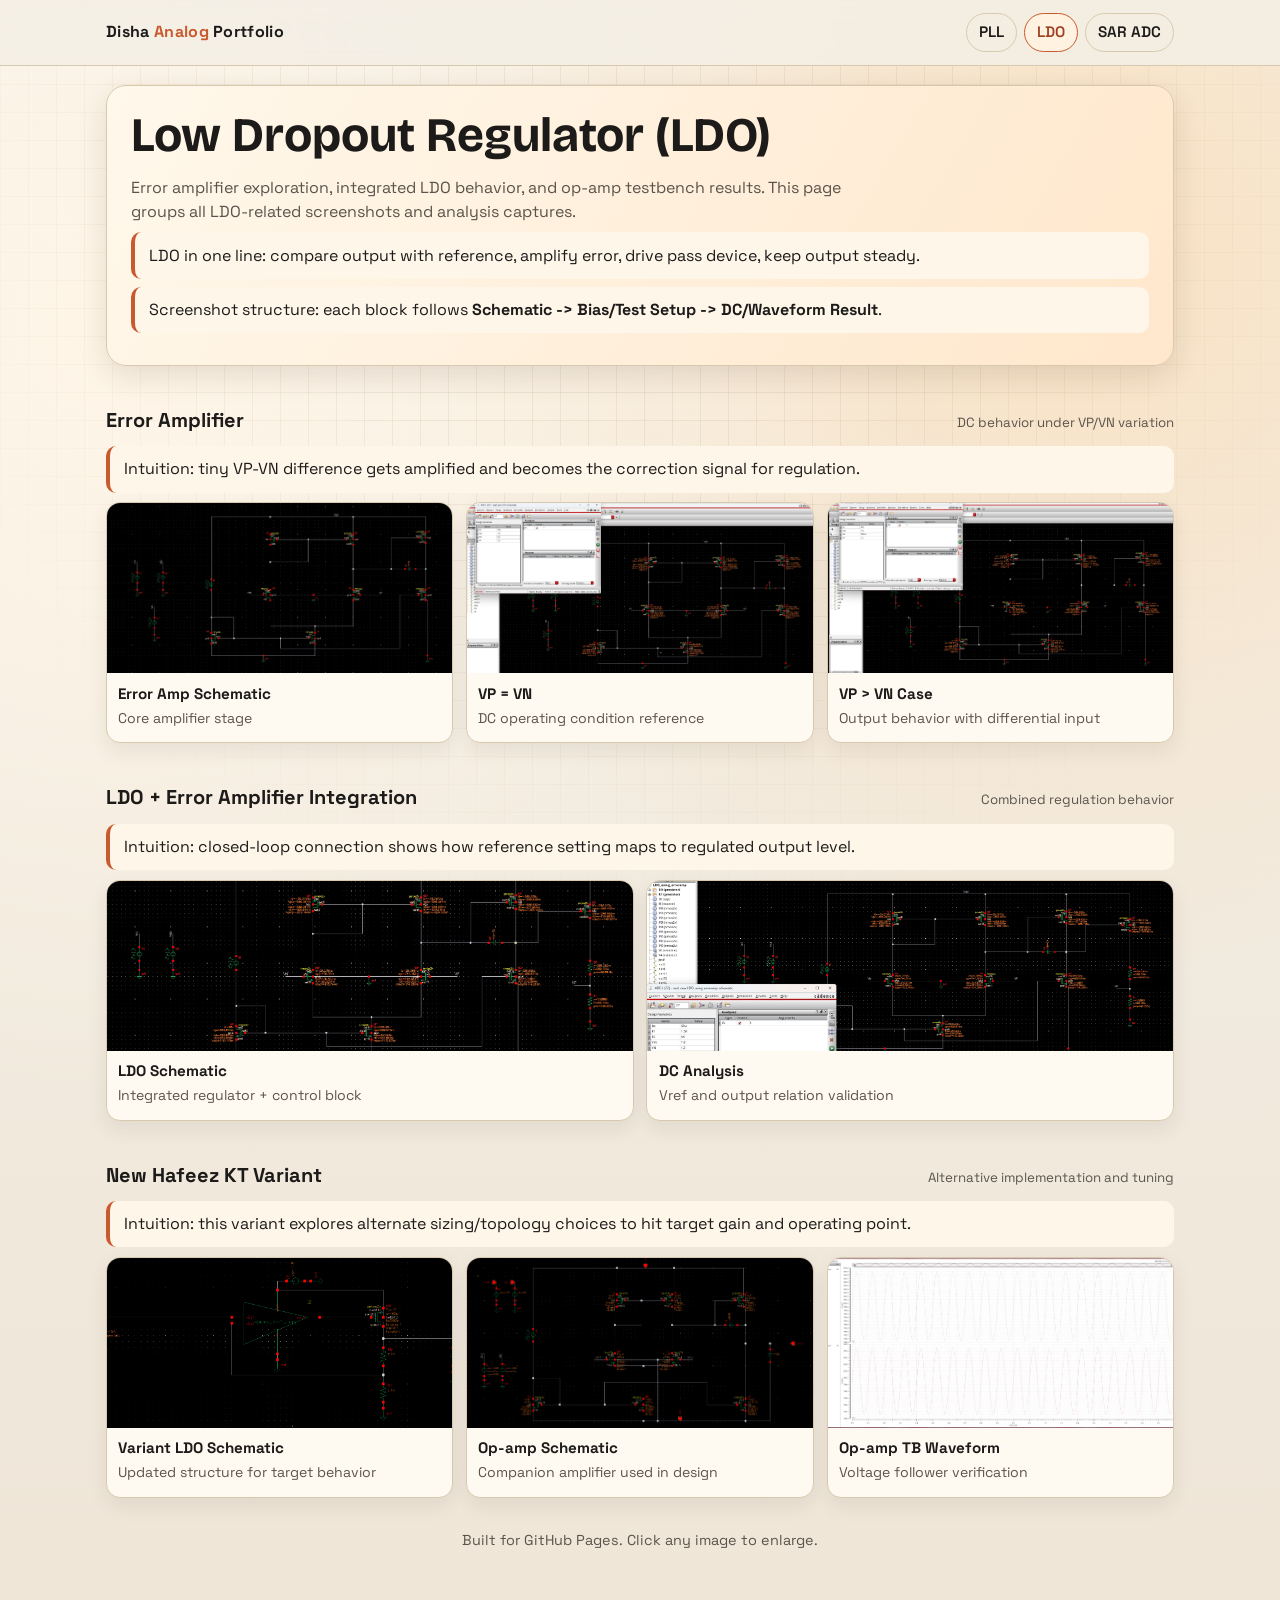
==== ldo.html @ 67206cca "Initial portfolio site with PLL, LDO, and SAR ADC pages" ====
<!doctype html>
<html lang="en">
  <head>
    <meta charset="UTF-8" />
    <meta name="viewport" content="width=device-width, initial-scale=1.0" />
    <title>Project Portfolio | LDO</title>
    <link rel="preconnect" href="https://fonts.googleapis.com" />
    <link rel="preconnect" href="https://fonts.gstatic.com" crossorigin />
    <link
      href="https://fonts.googleapis.com/css2?family=Bricolage+Grotesque:wght@400;600;700&family=Space+Grotesk:wght@400;500;700&display=swap"
      rel="stylesheet"
    />
    <link rel="stylesheet" href="assets/styles.css" />
  </head>
  <body>
    <div class="bg-grid"></div>
    <header class="site-header">
      <div class="nav-wrap">
        <div class="brand">Disha <span>Analog</span> Portfolio</div>
        <nav>
          <a class="nav-link" href="index.html">PLL</a>
          <a class="nav-link" href="ldo.html">LDO</a>
          <a class="nav-link" href="sar-adc.html">SAR ADC</a>
        </nav>
      </div>
    </header>

    <main>
      <section class="hero">
        <h1>Low Dropout Regulator (LDO)</h1>
        <p>
          Error amplifier exploration, integrated LDO behavior, and op-amp testbench results.
          This page groups all LDO-related screenshots and analysis captures.
        </p>
        <div class="note">
          LDO in one line: compare output with reference, amplify error, drive pass device, keep output steady.
        </div>
        <div class="note">
          Screenshot structure: each block follows <strong>Schematic -> Bias/Test Setup -> DC/Waveform Result</strong>.
        </div>
      </section>

      <section class="section">
        <div class="section-head">
          <h2>Error Amplifier</h2>
          <small>DC behavior under VP/VN variation</small>
        </div>
        <div class="note">
          Intuition: tiny VP-VN difference gets amplified and becomes the correction signal for regulation.
        </div>
        <div class="grid">
          <article class="card">
            <img class="zoomable" src="LDO/Error Amplifier/error_amp.png" alt="Error amplifier schematic" />
            <div class="caption"><strong>Error Amp Schematic</strong><span>Core amplifier stage</span></div>
          </article>
          <article class="card">
            <img class="zoomable" src="LDO/Error Amplifier/DC_sim(VP equal to VN).png" alt="Error amp DC simulation VP equal VN" />
            <div class="caption"><strong>VP = VN</strong><span>DC operating condition reference</span></div>
          </article>
          <article class="card">
            <img class="zoomable" src="LDO/Error Amplifier/DC_sim(VP higher than VN, notice output of error amp increasing).png" alt="Error amp DC simulation VP higher than VN" />
            <div class="caption"><strong>VP > VN Case</strong><span>Output behavior with differential input</span></div>
          </article>
        </div>
      </section>

      <section class="section">
        <div class="section-head">
          <h2>LDO + Error Amplifier Integration</h2>
          <small>Combined regulation behavior</small>
        </div>
        <div class="note">
          Intuition: closed-loop connection shows how reference setting maps to regulated output level.
        </div>
        <div class="grid">
          <article class="card">
            <img class="zoomable" src="LDO/LDO_Error_Amplifier/LDO sch.png" alt="LDO schematic" />
            <div class="caption"><strong>LDO Schematic</strong><span>Integrated regulator + control block</span></div>
          </article>
          <article class="card">
            <img class="zoomable" src="LDO/LDO_Error_Amplifier/LDO DC analysis(Vref=VN=1.2, Vout=1.5)see Vds of M2, calculate, gets 1.5V=VD=Vout.png" alt="LDO DC analysis" />
            <div class="caption"><strong>DC Analysis</strong><span>Vref and output relation validation</span></div>
          </article>
        </div>
      </section>

      <section class="section">
        <div class="section-head">
          <h2>New Hafeez KT Variant</h2>
          <small>Alternative implementation and tuning</small>
        </div>
        <div class="note">
          Intuition: this variant explores alternate sizing/topology choices to hit target gain and operating point.
        </div>
        <div class="grid">
          <article class="card">
            <img class="zoomable" src="LDO/New_Hafeez KT/LDO_schematic.png" alt="New Hafeez KT LDO schematic" />
            <div class="caption"><strong>Variant LDO Schematic</strong><span>Updated structure for target behavior</span></div>
          </article>
          <article class="card">
            <img class="zoomable" src="LDO/New_Hafeez KT/opamp schematic.png" alt="Opamp schematic" />
            <div class="caption"><strong>Op-amp Schematic</strong><span>Companion amplifier used in design</span></div>
          </article>
          <article class="card">
            <img class="zoomable" src="LDO/New_Hafeez KT/opamp testbench(voltage follower)_waveform.png" alt="Opamp follower waveform" />
            <div class="caption"><strong>Op-amp TB Waveform</strong><span>Voltage follower verification</span></div>
          </article>
        </div>
      </section>

      <p class="footer">Built for GitHub Pages. Click any image to enlarge.</p>
    </main>

    <div class="modal" id="img-modal">
      <img id="img-modal-content" src="" alt="Expanded project image" />
    </div>

    <script src="assets/script.js"></script>
  </body>
</html>
---- assets/styles.css ----
:root {
  --bg: #f4efe6;
  --bg-soft: #efe6d8;
  --ink: #1c1b1a;
  --muted: #5a544c;
  --brand: #c95a2e;
  --brand-dark: #9f4120;
  --card: #fffaf1;
  --line: #d8c9ae;
  --ok: #245f45;
  --shadow: 0 10px 30px rgba(59, 37, 18, 0.12);
}

* {
  box-sizing: border-box;
}

html,
body {
  margin: 0;
  padding: 0;
}

body {
  font-family: "Space Grotesk", "Segoe UI", sans-serif;
  color: var(--ink);
  background:
    radial-gradient(circle at 10% 20%, #fff6e8 0%, rgba(255, 246, 232, 0) 45%),
    radial-gradient(circle at 85% 15%, #f9e2c4 0%, rgba(249, 226, 196, 0) 42%),
    linear-gradient(180deg, var(--bg) 0%, var(--bg-soft) 100%);
  line-height: 1.5;
}

.bg-grid {
  position: fixed;
  inset: 0;
  pointer-events: none;
  background-image:
    linear-gradient(rgba(156, 120, 72, 0.1) 1px, transparent 1px),
    linear-gradient(90deg, rgba(156, 120, 72, 0.1) 1px, transparent 1px);
  background-size: 28px 28px;
  mask-image: radial-gradient(circle at 50% 20%, black 35%, transparent 80%);
}

.site-header {
  position: sticky;
  top: 0;
  z-index: 10;
  backdrop-filter: blur(8px);
  background: rgba(244, 239, 230, 0.85);
  border-bottom: 1px solid var(--line);
}

.nav-wrap {
  max-width: 1100px;
  margin: 0 auto;
  padding: 0.8rem 1rem;
  display: flex;
  justify-content: space-between;
  align-items: center;
  gap: 1rem;
}

.brand {
  font-weight: 700;
  letter-spacing: 0.02em;
}

.brand span {
  color: var(--brand);
}

nav {
  display: flex;
  gap: 0.45rem;
  flex-wrap: wrap;
}

.nav-link {
  text-decoration: none;
  color: var(--ink);
  font-weight: 600;
  font-size: 0.95rem;
  border: 1px solid var(--line);
  padding: 0.45rem 0.75rem;
  border-radius: 999px;
  transition: all 0.2s ease;
}

.nav-link:hover,
.nav-link.active {
  border-color: var(--brand);
  color: var(--brand-dark);
  background: #fff2e1;
}

main {
  max-width: 1100px;
  margin: 0 auto;
  padding: 1.2rem 1rem 3rem;
}

.hero {
  border: 1px solid var(--line);
  background: linear-gradient(120deg, #fff8eb 0%, #ffe7cc 100%);
  border-radius: 20px;
  padding: 1.5rem;
  box-shadow: var(--shadow);
  animation: rise 0.6s ease forwards;
}

.hero h1 {
  margin: 0;
  font-family: "Bricolage Grotesque", "Space Grotesk", sans-serif;
  font-size: clamp(1.8rem, 4vw, 3rem);
  line-height: 1.05;
}

.hero p {
  max-width: 75ch;
  color: var(--muted);
  margin-bottom: 0;
}

.meta {
  margin-top: 1rem;
  display: flex;
  gap: 0.6rem;
  flex-wrap: wrap;
}

.badge {
  border-radius: 999px;
  border: 1px solid #dcb384;
  padding: 0.25rem 0.65rem;
  font-size: 0.85rem;
  background: #fff3e4;
}

.section {
  margin-top: 1.4rem;
  animation: rise 0.7s ease forwards;
}

.section-head {
  display: flex;
  justify-content: space-between;
  align-items: baseline;
  gap: 1rem;
}

.section h2 {
  margin-bottom: 0.2rem;
  font-size: 1.25rem;
}

.section small {
  color: var(--muted);
}

.grid {
  margin-top: 0.6rem;
  display: grid;
  grid-template-columns: repeat(auto-fit, minmax(250px, 1fr));
  gap: 0.8rem;
}

.card {
  border: 1px solid var(--line);
  border-radius: 14px;
  overflow: hidden;
  background: var(--card);
  box-shadow: 0 8px 20px rgba(56, 41, 27, 0.08);
}

.card img {
  display: block;
  width: 100%;
  height: 170px;
  object-fit: cover;
  cursor: zoom-in;
}

.card .caption {
  padding: 0.6rem 0.7rem 0.8rem;
}

.card .caption strong {
  display: block;
  font-size: 0.95rem;
}

.card .caption span {
  color: var(--muted);
  font-size: 0.88rem;
}

.note {
  border-left: 4px solid var(--brand);
  background: #fff6ea;
  padding: 0.7rem 0.85rem;
  border-radius: 10px;
  margin: 0.5rem 0;
}

.file-links {
  display: flex;
  flex-wrap: wrap;
  gap: 0.6rem;
  margin-top: 0.75rem;
}

.file-links a {
  text-decoration: none;
  border: 1px dashed #bb8a5a;
  color: #7f3f1f;
  background: #fff8ee;
  border-radius: 8px;
  padding: 0.35rem 0.6rem;
  font-size: 0.88rem;
}

.footer {
  margin-top: 2rem;
  text-align: center;
  color: var(--muted);
  font-size: 0.9rem;
}

.modal {
  position: fixed;
  inset: 0;
  background: rgba(15, 10, 6, 0.82);
  display: none;
  align-items: center;
  justify-content: center;
  padding: 1rem;
  z-index: 50;
}

.modal.open {
  display: flex;
}

.modal img {
  max-width: 96vw;
  max-height: 90vh;
  border-radius: 8px;
  border: 2px solid #f4dbc0;
}

@keyframes rise {
  from {
    opacity: 0;
    transform: translateY(10px);
  }
  to {
    opacity: 1;
    transform: translateY(0);
  }
}

@media (max-width: 700px) {
  .nav-wrap {
    flex-direction: column;
    align-items: flex-start;
  }

  .card img {
    height: 200px;
  }
}
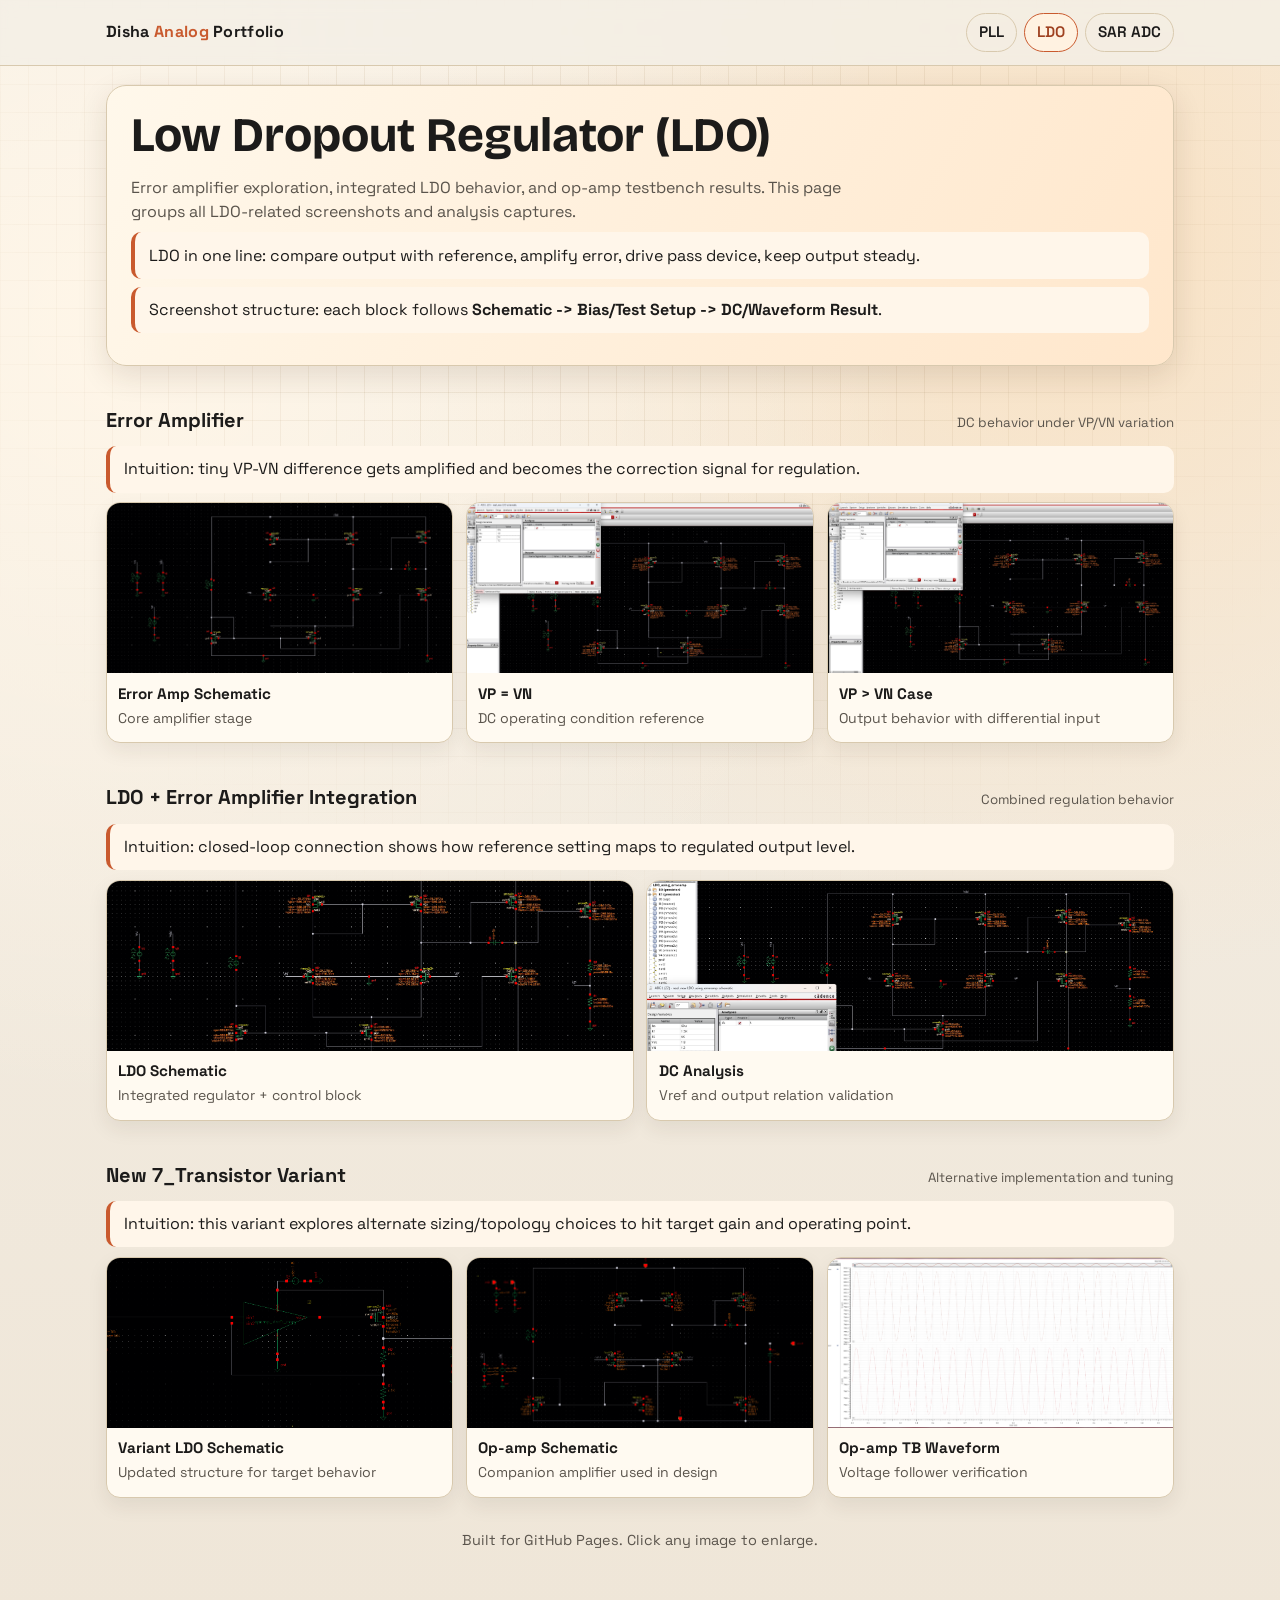
==== commit 14c5d14b: "Update portfolio layout, profile section, and project naming" ====
--- a/ldo.html
+++ b/ldo.html
@@ -86,7 +86,7 @@
 
       <section class="section">
         <div class="section-head">
-          <h2>New Hafeez KT Variant</h2>
+          <h2>New 7_Transistor Variant</h2>
           <small>Alternative implementation and tuning</small>
         </div>
         <div class="note">
@@ -94,15 +94,15 @@
         </div>
         <div class="grid">
           <article class="card">
-            <img class="zoomable" src="LDO/New_Hafeez KT/LDO_schematic.png" alt="New Hafeez KT LDO schematic" />
+            <img class="zoomable" src="LDO/New_7_Transistor/LDO_schematic.png" alt="New 7_Transistor LDO schematic" />
             <div class="caption"><strong>Variant LDO Schematic</strong><span>Updated structure for target behavior</span></div>
           </article>
           <article class="card">
-            <img class="zoomable" src="LDO/New_Hafeez KT/opamp schematic.png" alt="Opamp schematic" />
+            <img class="zoomable" src="LDO/New_7_Transistor/opamp schematic.png" alt="Opamp schematic" />
             <div class="caption"><strong>Op-amp Schematic</strong><span>Companion amplifier used in design</span></div>
           </article>
           <article class="card">
-            <img class="zoomable" src="LDO/New_Hafeez KT/opamp testbench(voltage follower)_waveform.png" alt="Opamp follower waveform" />
+            <img class="zoomable" src="LDO/New_7_Transistor/opamp testbench(voltage follower)_waveform.png" alt="Opamp follower waveform" />
             <div class="caption"><strong>Op-amp TB Waveform</strong><span>Voltage follower verification</span></div>
           </article>
         </div>
--- a/assets/styles.css
+++ b/assets/styles.css
@@ -100,6 +100,50 @@
   padding: 1.2rem 1rem 3rem;
 }
 
+.front-layout {
+  display: grid;
+  grid-template-columns: 290px minmax(0, 1fr);
+  gap: 1rem;
+  align-items: start;
+}
+
+.front-content {
+  min-width: 0;
+}
+
+.profile-panel {
+  position: sticky;
+  top: 80px;
+  margin-top: 0;
+}
+
+.profile-card-main {
+  border: 1px solid var(--line);
+  border-radius: 20px;
+  padding: 1rem;
+  background: linear-gradient(150deg, #fff8eb 0%, #ffedd6 100%);
+  box-shadow: var(--shadow);
+}
+
+.profile-photo {
+  width: 100%;
+  aspect-ratio: 1 / 1;
+  object-fit: cover;
+  border-radius: 16px;
+  border: 1px solid #dcb384;
+  display: block;
+}
+
+.profile-card-main h2 {
+  margin: 0.9rem 0 0.4rem;
+  font-family: "Bricolage Grotesque", "Space Grotesk", sans-serif;
+}
+
+.profile-card-main p {
+  margin: 0.45rem 0;
+  color: var(--muted);
+}
+
 .hero {
   border: 1px solid var(--line);
   background: linear-gradient(120deg, #fff8eb 0%, #ffe7cc 100%);
@@ -270,3 +314,17 @@
     height: 200px;
   }
 }
+
+@media (max-width: 960px) {
+  .front-layout {
+    grid-template-columns: 1fr;
+  }
+
+  .profile-panel {
+    position: static;
+  }
+
+  .profile-photo {
+    max-height: 320px;
+  }
+}
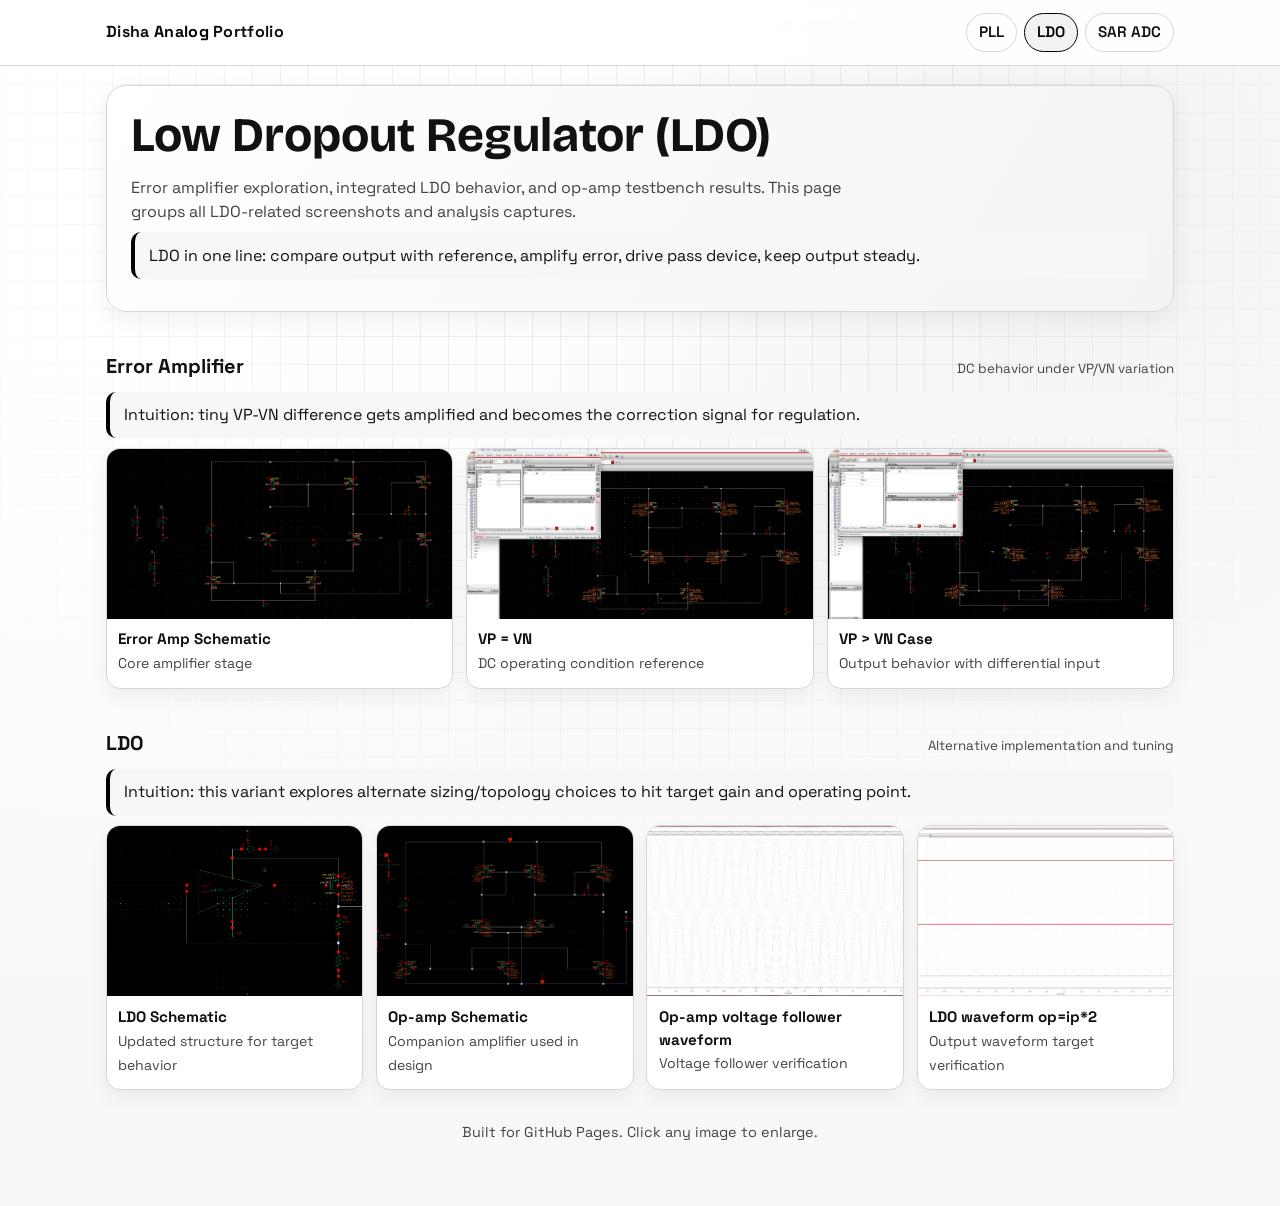
==== commit d370931b: "Update PLL/LDO/SAR pages and switch to white-black theme" ====
--- a/ldo.html
+++ b/ldo.html
@@ -35,9 +35,6 @@
         <div class="note">
           LDO in one line: compare output with reference, amplify error, drive pass device, keep output steady.
         </div>
-        <div class="note">
-          Screenshot structure: each block follows <strong>Schematic -> Bias/Test Setup -> DC/Waveform Result</strong>.
-        </div>
       </section>
 
       <section class="section">
@@ -66,27 +63,7 @@
 
       <section class="section">
         <div class="section-head">
-          <h2>LDO + Error Amplifier Integration</h2>
-          <small>Combined regulation behavior</small>
-        </div>
-        <div class="note">
-          Intuition: closed-loop connection shows how reference setting maps to regulated output level.
-        </div>
-        <div class="grid">
-          <article class="card">
-            <img class="zoomable" src="LDO/LDO_Error_Amplifier/LDO sch.png" alt="LDO schematic" />
-            <div class="caption"><strong>LDO Schematic</strong><span>Integrated regulator + control block</span></div>
-          </article>
-          <article class="card">
-            <img class="zoomable" src="LDO/LDO_Error_Amplifier/LDO DC analysis(Vref=VN=1.2, Vout=1.5)see Vds of M2, calculate, gets 1.5V=VD=Vout.png" alt="LDO DC analysis" />
-            <div class="caption"><strong>DC Analysis</strong><span>Vref and output relation validation</span></div>
-          </article>
-        </div>
-      </section>
-
-      <section class="section">
-        <div class="section-head">
-          <h2>New 7_Transistor Variant</h2>
+          <h2>LDO</h2>
           <small>Alternative implementation and tuning</small>
         </div>
         <div class="note">
@@ -95,7 +72,7 @@
         <div class="grid">
           <article class="card">
             <img class="zoomable" src="LDO/New_7_Transistor/LDO_schematic.png" alt="New 7_Transistor LDO schematic" />
-            <div class="caption"><strong>Variant LDO Schematic</strong><span>Updated structure for target behavior</span></div>
+            <div class="caption"><strong>LDO Schematic</strong><span>Updated structure for target behavior</span></div>
           </article>
           <article class="card">
             <img class="zoomable" src="LDO/New_7_Transistor/opamp schematic.png" alt="Opamp schematic" />
@@ -103,7 +80,11 @@
           </article>
           <article class="card">
             <img class="zoomable" src="LDO/New_7_Transistor/opamp testbench(voltage follower)_waveform.png" alt="Opamp follower waveform" />
-            <div class="caption"><strong>Op-amp TB Waveform</strong><span>Voltage follower verification</span></div>
+            <div class="caption"><strong>Op-amp voltage follower waveform</strong><span>Voltage follower verification</span></div>
+          </article>
+          <article class="card">
+            <img class="zoomable" src="LDO/New_7_Transistor/LDO_waveform(output needed 2x of input. so resistors chosen acc).png" alt="LDO output waveform" />
+            <div class="caption"><strong>LDO waveform op=ip*2</strong><span>Output waveform target verification</span></div>
           </article>
         </div>
       </section>
--- a/assets/styles.css
+++ b/assets/styles.css
@@ -1,14 +1,14 @@
 :root {
-  --bg: #f4efe6;
-  --bg-soft: #efe6d8;
-  --ink: #1c1b1a;
-  --muted: #5a544c;
-  --brand: #c95a2e;
-  --brand-dark: #9f4120;
-  --card: #fffaf1;
-  --line: #d8c9ae;
-  --ok: #245f45;
-  --shadow: 0 10px 30px rgba(59, 37, 18, 0.12);
+  --bg: #ffffff;
+  --bg-soft: #f7f7f7;
+  --ink: #111111;
+  --muted: #444444;
+  --brand: #000000;
+  --brand-dark: #000000;
+  --card: #ffffff;
+  --line: #d6d6d6;
+  --ok: #111111;
+  --shadow: 0 8px 24px rgba(0, 0, 0, 0.06);
 }
 
 * {
@@ -25,8 +25,8 @@
   font-family: "Space Grotesk", "Segoe UI", sans-serif;
   color: var(--ink);
   background:
-    radial-gradient(circle at 10% 20%, #fff6e8 0%, rgba(255, 246, 232, 0) 45%),
-    radial-gradient(circle at 85% 15%, #f9e2c4 0%, rgba(249, 226, 196, 0) 42%),
+    radial-gradient(circle at 10% 20%, #ffffff 0%, rgba(255, 255, 255, 0) 45%),
+    radial-gradient(circle at 85% 15%, #f2f2f2 0%, rgba(242, 242, 242, 0) 42%),
     linear-gradient(180deg, var(--bg) 0%, var(--bg-soft) 100%);
   line-height: 1.5;
 }
@@ -36,8 +36,8 @@
   inset: 0;
   pointer-events: none;
   background-image:
-    linear-gradient(rgba(156, 120, 72, 0.1) 1px, transparent 1px),
-    linear-gradient(90deg, rgba(156, 120, 72, 0.1) 1px, transparent 1px);
+    linear-gradient(rgba(0, 0, 0, 0.06) 1px, transparent 1px),
+    linear-gradient(90deg, rgba(0, 0, 0, 0.06) 1px, transparent 1px);
   background-size: 28px 28px;
   mask-image: radial-gradient(circle at 50% 20%, black 35%, transparent 80%);
 }
@@ -47,7 +47,7 @@
   top: 0;
   z-index: 10;
   backdrop-filter: blur(8px);
-  background: rgba(244, 239, 230, 0.85);
+  background: rgba(255, 255, 255, 0.88);
   border-bottom: 1px solid var(--line);
 }
 
@@ -91,7 +91,7 @@
 .nav-link.active {
   border-color: var(--brand);
   color: var(--brand-dark);
-  background: #fff2e1;
+  background: #f2f2f2;
 }
 
 main {
@@ -102,7 +102,7 @@
 
 .front-layout {
   display: grid;
-  grid-template-columns: 290px minmax(0, 1fr);
+  grid-template-columns: minmax(220px, 25%) minmax(0, 75%);
   gap: 1rem;
   align-items: start;
 }
@@ -121,16 +121,16 @@
   border: 1px solid var(--line);
   border-radius: 20px;
   padding: 1rem;
-  background: linear-gradient(150deg, #fff8eb 0%, #ffedd6 100%);
+  background: linear-gradient(150deg, #ffffff 0%, #f4f4f4 100%);
   box-shadow: var(--shadow);
 }
 
 .profile-photo {
   width: 100%;
-  aspect-ratio: 1 / 1;
+  height: clamp(150px, 20vw, 220px);
   object-fit: cover;
   border-radius: 16px;
-  border: 1px solid #dcb384;
+  border: 1px solid #bdbdbd;
   display: block;
 }
 
@@ -146,7 +146,7 @@
 
 .hero {
   border: 1px solid var(--line);
-  background: linear-gradient(120deg, #fff8eb 0%, #ffe7cc 100%);
+  background: linear-gradient(120deg, #ffffff 0%, #f3f3f3 100%);
   border-radius: 20px;
   padding: 1.5rem;
   box-shadow: var(--shadow);
@@ -175,10 +175,10 @@
 
 .badge {
   border-radius: 999px;
-  border: 1px solid #dcb384;
+  border: 1px solid #bdbdbd;
   padding: 0.25rem 0.65rem;
   font-size: 0.85rem;
-  background: #fff3e4;
+  background: #f7f7f7;
 }
 
 .section {
@@ -214,7 +214,7 @@
   border-radius: 14px;
   overflow: hidden;
   background: var(--card);
-  box-shadow: 0 8px 20px rgba(56, 41, 27, 0.08);
+  box-shadow: 0 8px 20px rgba(0, 0, 0, 0.06);
 }
 
 .card img {
@@ -241,7 +241,7 @@
 
 .note {
   border-left: 4px solid var(--brand);
-  background: #fff6ea;
+  background: #f7f7f7;
   padding: 0.7rem 0.85rem;
   border-radius: 10px;
   margin: 0.5rem 0;
@@ -256,9 +256,9 @@
 
 .file-links a {
   text-decoration: none;
-  border: 1px dashed #bb8a5a;
-  color: #7f3f1f;
-  background: #fff8ee;
+  border: 1px dashed #8d8d8d;
+  color: #111111;
+  background: #ffffff;
   border-radius: 8px;
   padding: 0.35rem 0.6rem;
   font-size: 0.88rem;
@@ -274,7 +274,7 @@
 .modal {
   position: fixed;
   inset: 0;
-  background: rgba(15, 10, 6, 0.82);
+  background: rgba(0, 0, 0, 0.82);
   display: none;
   align-items: center;
   justify-content: center;
@@ -290,7 +290,7 @@
   max-width: 96vw;
   max-height: 90vh;
   border-radius: 8px;
-  border: 2px solid #f4dbc0;
+  border: 2px solid #cfcfcf;
 }
 
 @keyframes rise {
@@ -325,6 +325,6 @@
   }
 
   .profile-photo {
-    max-height: 320px;
-  }
-}
+    max-height: 220px;
+  }
+}
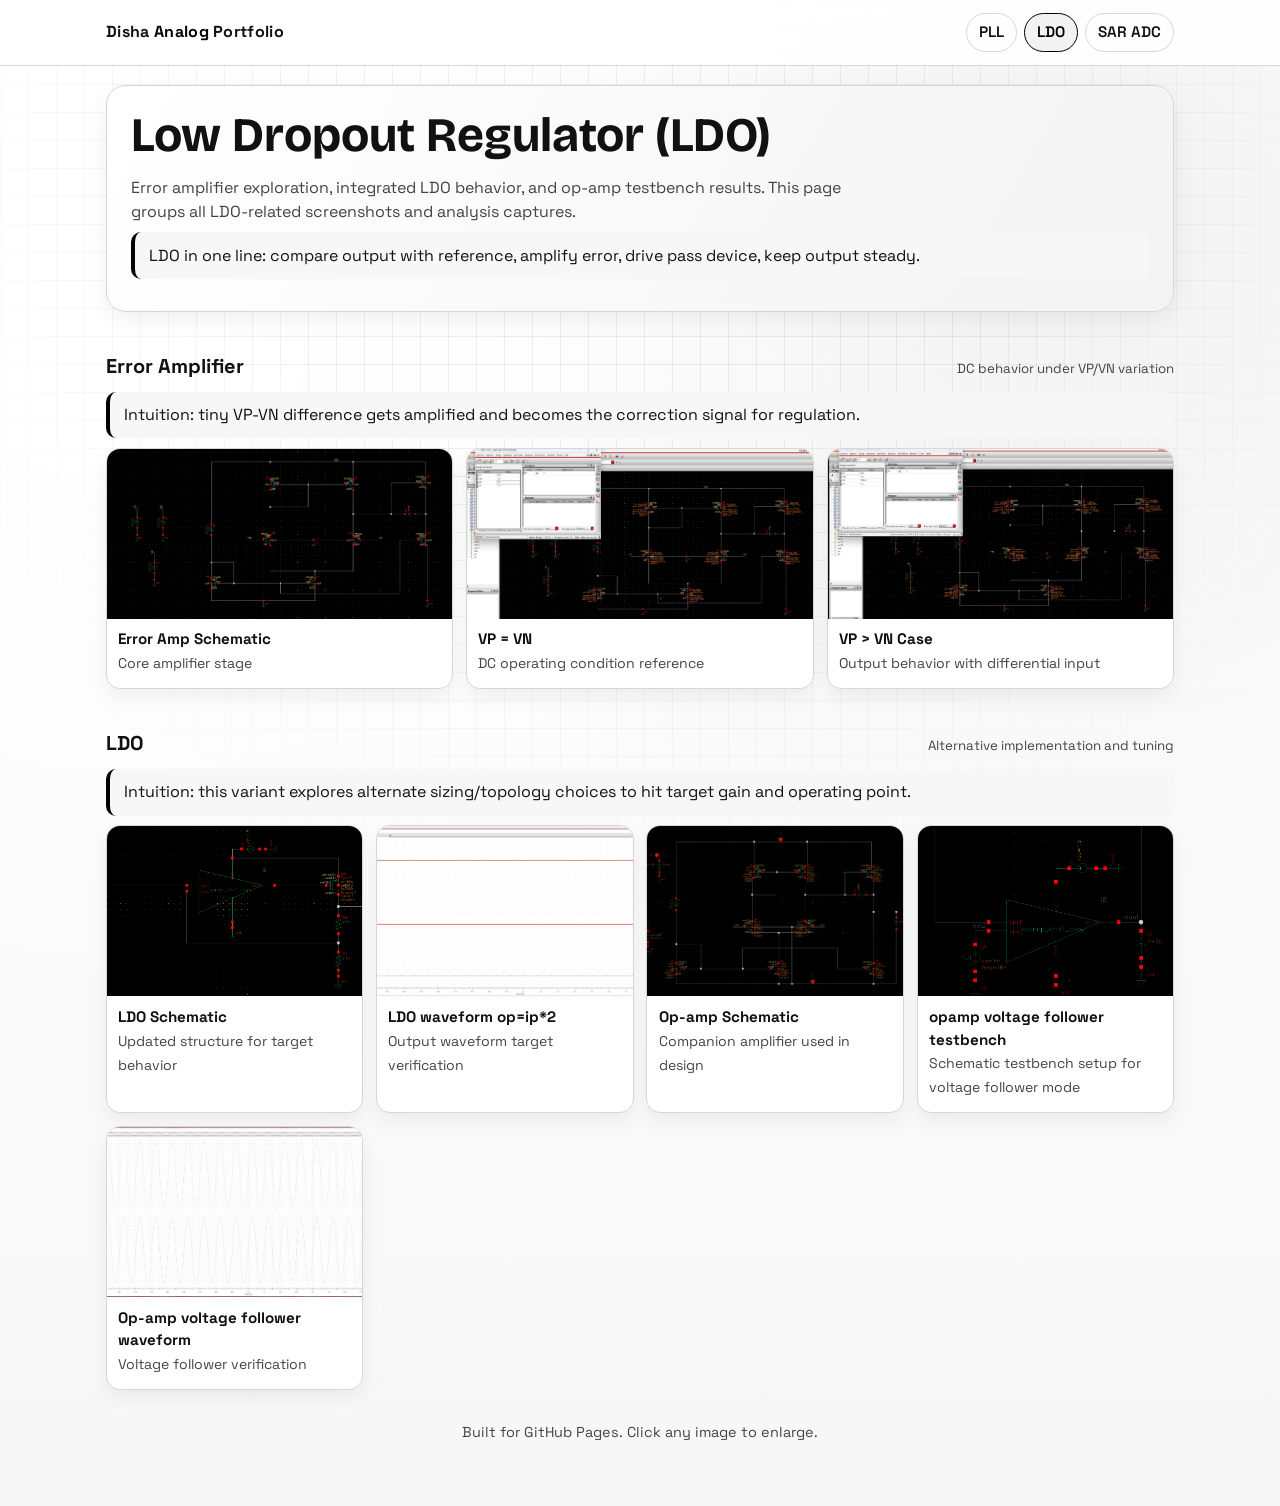
==== commit 77a3da06: "Adjust VCO order and update LDO card sequence" ====
--- a/ldo.html
+++ b/ldo.html
@@ -75,16 +75,20 @@
             <div class="caption"><strong>LDO Schematic</strong><span>Updated structure for target behavior</span></div>
           </article>
           <article class="card">
+            <img class="zoomable" src="LDO/New_7_Transistor/LDO_waveform(output needed 2x of input. so resistors chosen acc).png" alt="LDO output waveform" />
+            <div class="caption"><strong>LDO waveform op=ip*2</strong><span>Output waveform target verification</span></div>
+          </article>
+          <article class="card">
             <img class="zoomable" src="LDO/New_7_Transistor/opamp schematic.png" alt="Opamp schematic" />
             <div class="caption"><strong>Op-amp Schematic</strong><span>Companion amplifier used in design</span></div>
           </article>
           <article class="card">
+            <img class="zoomable" src="LDO/New_7_Transistor/opamp testbench(voltage follower).png" alt="Opamp voltage follower testbench" />
+            <div class="caption"><strong>opamp voltage follower testbench</strong><span>Schematic testbench setup for voltage follower mode</span></div>
+          </article>
+          <article class="card">
             <img class="zoomable" src="LDO/New_7_Transistor/opamp testbench(voltage follower)_waveform.png" alt="Opamp follower waveform" />
             <div class="caption"><strong>Op-amp voltage follower waveform</strong><span>Voltage follower verification</span></div>
-          </article>
-          <article class="card">
-            <img class="zoomable" src="LDO/New_7_Transistor/LDO_waveform(output needed 2x of input. so resistors chosen acc).png" alt="LDO output waveform" />
-            <div class="caption"><strong>LDO waveform op=ip*2</strong><span>Output waveform target verification</span></div>
           </article>
         </div>
       </section>
